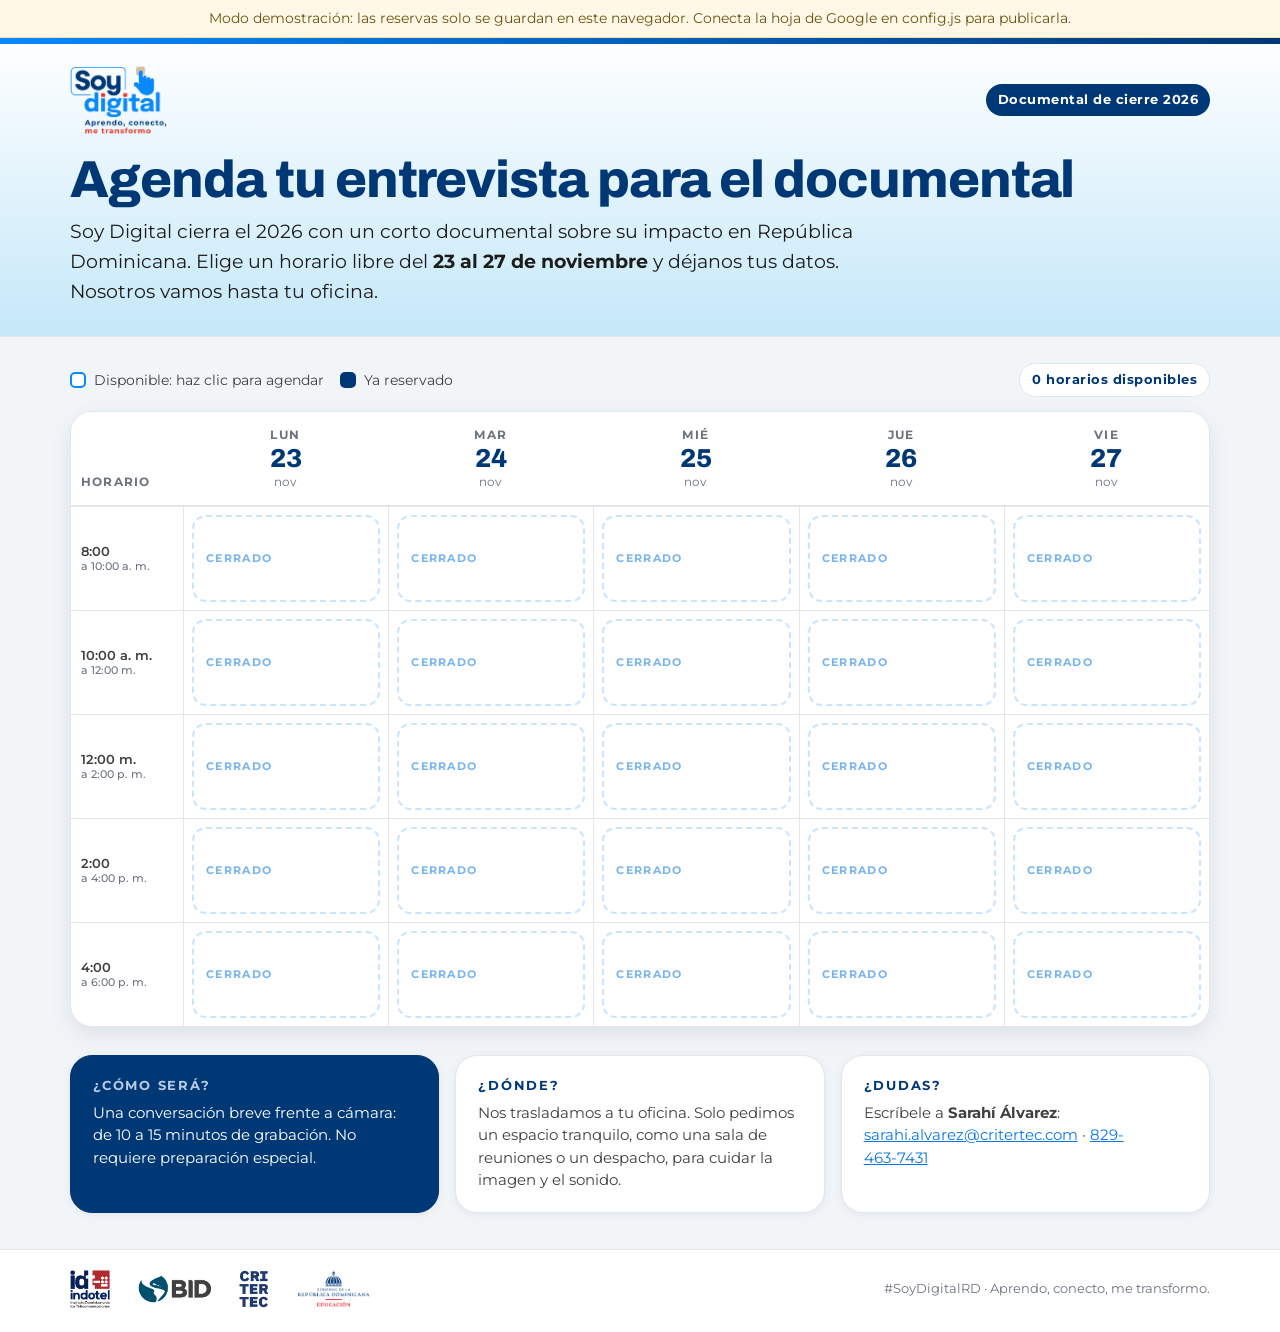
==== index.html @ 93eaae16 "Add files via upload" ====
<!doctype html>
<html lang="es">
<head>
<meta charset="utf-8">
<meta name="viewport" content="width=device-width, initial-scale=1, viewport-fit=cover">
<title>Agenda tu entrevista · Documental Soy Digital</title>
<meta name="description" content="Elige un horario para tu entrevista del documental de cierre de Soy Digital, del 23 al 27 de noviembre de 2026.">
<meta name="robots" content="noindex">
<link rel="icon" href="assets/soydigital-color-tagline.png">
<link rel="preconnect" href="https://fonts.googleapis.com">
<link rel="preconnect" href="https://fonts.gstatic.com" crossorigin>
<link href="https://fonts.googleapis.com/css2?family=Archivo:wght@700;800&family=Montserrat:wght@400;500;600;700&display=swap" rel="stylesheet">
<link rel="stylesheet" href="styles.css">
</head>
<body>
<header class="hero">
  <div class="wrap">
    <div class="topbar">
      <img src="assets/soydigital-color-tagline.png" alt="Soy Digital">
      <span class="chip">Documental de cierre 2026</span>
    </div>
    <h1>Agenda tu entrevista para el documental</h1>
    <p class="lead">Soy Digital cierra el 2026 con un corto documental sobre su impacto en República Dominicana. Elige un horario libre del <strong>23 al 27 de noviembre</strong> y déjanos tus datos. Nosotros vamos hasta tu oficina.</p>
  </div>
</header>

<main class="wrap">
  <div class="toolbar">
    <div class="legend" aria-label="Leyenda">
      <span><i class="sw free"></i>Disponible: haz clic para agendar</span>
      <span><i class="sw busy"></i>Ya reservado</span>
    </div>
    <span class="chip light" id="count" aria-live="polite"></span>
  </div>

  <div class="days-m" id="daysM" aria-label="Elige un día"></div>
  <section class="cal loading" id="cal" aria-label="Calendario de horarios"></section>
  <div id="loadErr"></div>

  <section class="info" aria-label="Información de la entrevista">
    <div class="card navy">
      <h3>¿Cómo será?</h3>
      <p>Una conversación breve frente a cámara: de 10 a 15 minutos de grabación. No requiere preparación especial.</p>
    </div>
    <div class="card">
      <h3>¿Dónde?</h3>
      <p>Nos trasladamos a tu oficina. Solo pedimos un espacio tranquilo, como una sala de reuniones o un despacho, para cuidar la imagen y el sonido.</p>
    </div>
    <div class="card">
      <h3>¿Dudas?</h3>
      <p id="coord"></p>
    </div>
  </section>
</main>

<footer>
  <div class="wrap">
    <div class="logos">
      <img src="assets/indotel.png" alt="INDOTEL">
      <img src="assets/logo-bid.png" alt="BID" style="height:28px">
      <img src="assets/logo-critertec.png" alt="Critertec">
      <img src="assets/logo-minerd.png" alt="MINERD">
    </div>
    <small>#SoyDigitalRD · Aprendo, conecto, me transformo.</small>
  </div>
</footer>

<dialog id="dlg" aria-labelledby="dlgTitle">
  <form id="form" novalidate>
    <div class="m-head">
      <span class="k">Reservar horario</span>
      <h2 id="dlgTitle"></h2>
      <p id="dlgSub"></p>
      <button type="button" class="m-close" data-close aria-label="Cerrar"></button>
    </div>
    <div class="m-body">
      <div class="fgrid">
        <div class="field"><label for="f-nombre">Nombre</label><input id="f-nombre" name="nombre" autocomplete="given-name" required maxlength="80"></div>
        <div class="field"><label for="f-apellido">Apellido</label><input id="f-apellido" name="apellido" autocomplete="family-name" required maxlength="80"></div>
        <div class="field"><label for="f-inst">Institución</label>
          <select id="f-inst" name="inst" required>
            <option value="">Elige una opción</option>
            <option>MINERD</option><option>INFOTEP</option><option>INDOTEL</option><option>Promipyme</option>
            <option value="otra">Otra institución</option>
          </select>
        </div>
        <div class="field"><label for="f-cargo">Cargo <span class="opt">(opcional)</span></label><input id="f-cargo" name="cargo" autocomplete="organization-title" maxlength="120"></div>
        <div class="field full" id="w-otra" hidden><label for="f-otra">Nombre de la institución</label><input id="f-otra" name="otra" autocomplete="organization" maxlength="120"></div>
        <div class="field full" id="w-minerd" hidden><label for="f-minerd">Dirección del MINERD</label><input id="f-minerd" name="direccion_minerd" maxlength="160" placeholder="Ej.: Dirección de Tecnología Educativa, Regional 10"><div class="hint">El área, dirección o regional del MINERD donde trabajas.</div></div>
        <div class="field"><label for="f-tel">Teléfono / WhatsApp</label><input id="f-tel" name="telefono" type="tel" autocomplete="tel" required maxlength="40" placeholder="809-000-0000"></div>
        <div class="field"><label for="f-email">Correo electrónico</label><input id="f-email" name="email" type="email" autocomplete="email" required maxlength="120"></div>
        <div class="field full"><label for="f-lugar">Dirección donde haremos la entrevista</label><input id="f-lugar" name="lugar" autocomplete="street-address" required maxlength="300" placeholder="Calle, número, edificio, piso y ciudad"></div>
        <div class="field full"><label for="f-notas">Comentarios <span class="opt">(opcional)</span></label><textarea id="f-notas" name="notas" maxlength="600" placeholder="Algo que debamos saber para llegar o preparar el espacio"></textarea></div>
      </div>
      <div class="hp" aria-hidden="true"><label>No llenar <input name="website" tabindex="-1" autocomplete="off"></label></div>
      <label class="consent"><input type="checkbox" id="f-ok" required> <span>Autorizo al equipo de Soy Digital a usar estos datos solo para coordinar la entrevista del documental.</span></label>
      <div id="formErr" aria-live="assertive"></div>
    </div>
    <div class="m-foot">
      <button type="button" class="btn ghost" data-close>Cancelar</button>
      <button type="submit" class="btn primary" id="send">Confirmar reserva</button>
    </div>
  </form>
  <div id="done" hidden>
    <div class="done">
      <div class="ok"></div>
      <h2>¡Listo, quedó agendado!</h2>
      <p id="doneTxt"></p>
    </div>
    <div class="m-foot" style="border:0;justify-content:center"><button type="button" class="btn primary" data-close>Volver al calendario</button></div>
  </div>
</dialog>

<script src="config.js"></script>
<script src="app.js"></script>
<script>
(function () {
  var DAYS = SD.range('2026-11-23', '2026-11-27', false);
  var state = { day: null, items: [], loaded: false, pick: null };
  var cal = document.getElementById('cal'), daysM = document.getElementById('daysM');
  var dlg = document.getElementById('dlg'), form = document.getElementById('form'), done = document.getElementById('done');
  var C = SD.cfg.COORDINACION || {};
  SD.demoBanner();
  document.querySelectorAll('.m-close').forEach(function (b) { b.innerHTML = SD.ICON.x; });
  document.querySelector('.done .ok').innerHTML = SD.ICON.check;
  document.getElementById('coord').innerHTML = 'Escríbele a <strong>' + SD.esc(C.nombre) + '</strong>: <a href="mailto:' + SD.esc(C.email) + '">' + SD.esc(C.email) + '</a> · <a href="tel:' + SD.esc(String(C.telefono || '').replace(/[^\d+]/g, '')) + '">' + SD.esc(C.telefono) + '</a>';

  // En móvil, abrir en el primer día con cupos o en hoy
  function find(f, s) { return state.items.filter(function (r) { return r.fecha === f && r.franja === s; })[0]; }

  function cell(fecha, s) {
    var r = find(fecha, s.id);
    if (r) return '<div class="slot busy" aria-label="Reservado por ' + SD.esc(r.entidad) + '"><span class="k">Reservado</span><span class="t">' + SD.esc(r.entidad) + '</span></div>';
    if (SD.isPast(fecha, s.id)) return '<div class="slot free past" aria-disabled="true"><span class="k">Cerrado</span></div>';
    return '<button type="button" class="slot free" data-f="' + fecha + '" data-s="' + s.id + '" aria-label="Agendar ' + SD.longDate(fecha) + ', ' + SD.slotLabel(s.id) + '"><span class="k">Disponible</span><span class="cta">' + SD.ICON.plus + 'Agendar</span></button>';
  }
  function render() {
    SD.renderGrid(cal, DAYS, cell, state);
    SD.renderDayPicker(daysM, DAYS, state, function (d) { state.day = d; render(); });
    var free = 0;
    DAYS.forEach(function (d) { SD.SLOTS.forEach(function (s) { if (!find(d, s.id) && !SD.isPast(d, s.id)) free++; }); });
    document.getElementById('count').textContent = state.loaded ? free + (free === 1 ? ' horario disponible' : ' horarios disponibles') : 'Cargando horarios…';
  }
  function load(quiet) {
    return SD.api.getPublic().then(function (res) {
      state.items = res.items || []; state.loaded = true;
      cal.classList.remove('loading'); document.getElementById('loadErr').innerHTML = '';
      render();
    }).catch(function () {
      if (!quiet) document.getElementById('loadErr').innerHTML = '<div class="alert err">No pudimos cargar los horarios. Revisa tu conexión y recarga la página.</div>';
    });
  }

  cal.addEventListener('click', function (e) {
    var b = e.target.closest('button.slot.free'); if (!b) return;
    state.pick = { fecha: b.dataset.f, franja: b.dataset.s };
    document.getElementById('dlgTitle').textContent = SD.longDate(state.pick.fecha);
    document.getElementById('dlgSub').textContent = SD.slotLabel(state.pick.franja) + ' · Entrevista documental';
    form.hidden = false; done.hidden = true; document.getElementById('formErr').innerHTML = '';
    form.querySelectorAll('.invalid').forEach(function (x) { x.classList.remove('invalid'); });
    SD.openDialog(dlg);
    setTimeout(function () { document.getElementById('f-nombre').focus(); }, 50);
  });
  dlg.addEventListener('click', function (e) { if (e.target.closest('[data-close]') || e.target === dlg) SD.closeDialog(dlg); });

  var inst = document.getElementById('f-inst');
  inst.addEventListener('change', function () {
    document.getElementById('w-minerd').hidden = inst.value !== 'MINERD';
    document.getElementById('w-otra').hidden = inst.value !== 'otra';
  });

  form.addEventListener('submit', function (e) {
    e.preventDefault();
    var err = document.getElementById('formErr'); err.innerHTML = '';
    var v = function (n) { return (form.elements[n].value || '').trim(); };
    var need = ['nombre', 'apellido', 'inst', 'telefono', 'email', 'lugar'];
    if (inst.value === 'MINERD') need.push('direccion_minerd');
    if (inst.value === 'otra') need.push('otra');
    var bad = [];
    form.querySelectorAll('.invalid').forEach(function (x) { x.classList.remove('invalid'); });
    need.forEach(function (n) { if (!v(n)) bad.push(n); });
    if (v('email') && !/^[^@\s]+@[^@\s]+\.[^@\s]+$/.test(v('email'))) bad.push('email');
    bad.forEach(function (n) { form.elements[n].closest('.field').classList.add('invalid'); });
    if (bad.length) { err.innerHTML = '<div class="alert err">Revisa los campos marcados en rojo.</div>'; form.elements[bad[0]].focus(); return; }
    if (!document.getElementById('f-ok').checked) { err.innerHTML = '<div class="alert err">Necesitamos tu autorización para guardar estos datos.</div>'; return; }

    var data = {
      fecha: state.pick.fecha, franja: state.pick.franja, nombre: v('nombre'), apellido: v('apellido'), cargo: v('cargo'),
      entidad: inst.value === 'otra' ? v('otra') : inst.value, direccion_minerd: inst.value === 'MINERD' ? v('direccion_minerd') : '',
      telefono: v('telefono'), email: v('email'), lugar: v('lugar'), notas: v('notas'), website: v('website')
    };
    var btn = document.getElementById('send'); btn.disabled = true; btn.textContent = 'Reservando…';
    SD.api.book(data).then(function () {
      document.getElementById('doneTxt').innerHTML = 'Te esperamos el <strong>' + SD.esc(SD.longDate(data.fecha)) + '</strong>, de ' + SD.esc(SD.slotLabel(data.franja)) + '. Nuestro equipo te contactará para confirmar los detalles.';
      form.hidden = true; done.hidden = false; form.reset(); inst.dispatchEvent(new Event('change'));
      load(true);
    }).catch(function (ex) {
      err.innerHTML = '<div class="alert err">' + SD.esc(ex.message) + (ex.code === 'taken' ? ' Elige otro horario, por favor.' : '') + '</div>';
      if (ex.code === 'taken') load(true);
    }).then(function () { btn.disabled = false; btn.textContent = 'Confirmar reserva'; });
  });

  render(); load();
  setInterval(function () { if (!document.hidden && !dlg.open) load(true); }, 60000);
  document.addEventListener('visibilitychange', function () { if (!document.hidden) load(true); });
})();
</script>
</body>
</html>
---- styles.css ----
/* Agenda · Documental Soy Digital — basado en el Soy Digital Design System */
:root {
  --sd-navy-900: #00205c; --sd-navy-800: #002f6b; --sd-navy: #003876;
  --sd-azure: #0988ff; --sd-azure-600: #0a78e0; --sd-sky-300: #9ccfff; --sd-sky-100: #c5e8f9;
  --sd-red: #ed3124; --sd-red-600: #cf2418; --sd-sand: #d7c09f; --sd-sand-100: #f3ece0;
  --sd-ink: #1d1d1b; --sd-slate: #404041; --sd-gray-500: #6c7480; --sd-gray-300: #c7ccd3;
  --sd-gray-200: #e3e7ec; --sd-gray-100: #f2f5f8; --sd-paper: #ffffff;
  --success: #1f8a4c;
  --font-display: "Archivo", "Montserrat", system-ui, sans-serif;
  --font-body: "Montserrat", system-ui, -apple-system, "Segoe UI", sans-serif;
  --shadow-sm: 0 2px 8px rgba(0, 32, 92, .07);
  --shadow-md: 0 8px 24px rgba(0, 32, 92, .09);
  --shadow-lg: 0 18px 48px rgba(0, 32, 92, .16);
  --focus: 0 0 0 3px rgba(9, 136, 255, .45);
  --ease: cubic-bezier(.32, .72, .32, 1);
  --rule: linear-gradient(90deg, var(--sd-azure), var(--sd-navy));
}
@media (prefers-reduced-motion: reduce) { * { transition: none !important; animation: none !important; } }
* { box-sizing: border-box; }
html { -webkit-text-size-adjust: 100%; }
body { margin: 0; background: var(--sd-gray-100); color: var(--sd-slate); font-family: var(--font-body); font-size: 16px; line-height: 1.55; }
a { color: var(--sd-azure-600); }
button, input, select, textarea { font: inherit; }
:focus-visible { outline: none; box-shadow: var(--focus); }
.wrap { max-width: 1180px; margin: 0 auto; padding: 0 20px; }

/* Header */
.hero { background: linear-gradient(180deg, #fff 0%, var(--sd-sky-100) 100%); border-bottom: 1px solid var(--sd-gray-200); }
.hero::before { content: ""; display: block; height: 6px; background: var(--rule); }
.hero .wrap { padding-top: 22px; padding-bottom: 30px; }
.topbar { display: flex; align-items: center; justify-content: space-between; gap: 16px; flex-wrap: wrap; }
.topbar img { height: 68px; width: auto; display: block; }
.eyebrow { display: inline-flex; align-items: center; gap: 8px; font-size: 12.5px; font-weight: 700; letter-spacing: .14em; text-transform: uppercase; color: var(--sd-navy); }
.eyebrow::before { content: ""; width: 18px; height: 3px; border-radius: 3px; background: var(--sd-azure); }
h1 { font-family: var(--font-display); font-weight: 800; color: var(--sd-navy); letter-spacing: -.02em; line-height: 1.06; font-size: clamp(2rem, 1.3rem + 3vw, 3.25rem); margin: 18px 0 10px; text-wrap: balance; }
.lead { font-size: clamp(1.02rem, .95rem + .35vw, 1.2rem); color: var(--sd-ink); max-width: 62ch; margin: 0; text-wrap: pretty; }
.chip { display: inline-flex; align-items: center; gap: 6px; padding: 6px 12px; border-radius: 99px; background: var(--sd-navy); color: #fff; font-size: 12.5px; font-weight: 700; letter-spacing: .04em; }
.chip.light { background: #fff; color: var(--sd-navy); border: 1px solid var(--sd-gray-200); }

/* Toolbar */
.toolbar { display: flex; align-items: center; justify-content: space-between; gap: 12px 20px; flex-wrap: wrap; margin: 26px 0 14px; }
.legend { display: flex; gap: 16px; flex-wrap: wrap; font-size: 13.5px; color: var(--sd-slate); }
.legend span { display: inline-flex; align-items: center; gap: 8px; }
.sw { width: 16px; height: 16px; border-radius: 5px; display: inline-block; }
.sw.free { background: #fff; border: 2px solid var(--sd-azure); }
.sw.busy { background: var(--sd-navy); }
.sw.jor { background: var(--sd-sand); }
.seg { display: inline-flex; background: #fff; border: 1px solid var(--sd-gray-200); border-radius: 99px; padding: 4px; gap: 2px; }
.seg button { border: 0; background: transparent; padding: 7px 14px; border-radius: 99px; color: var(--sd-navy); font-weight: 600; font-size: 14px; cursor: pointer; }
.seg button[aria-pressed="true"] { background: var(--sd-navy); color: #fff; }

/* Calendar */
.cal { background: #fff; border-radius: 22px; box-shadow: var(--shadow-md); overflow: hidden; border: 1px solid var(--sd-gray-200); }
.grid { display: grid; grid-template-columns: 112px repeat(var(--cols), minmax(0, 1fr)); }
.grid > .hd { padding: 14px 10px; text-align: center; border-bottom: 1px solid var(--sd-gray-200); background: #fff; position: sticky; top: 0; z-index: 1; }
.hd .dow { font-size: 12px; font-weight: 700; letter-spacing: .12em; text-transform: uppercase; color: var(--sd-gray-500); }
.hd .day { font-family: var(--font-display); font-weight: 800; font-size: 26px; color: var(--sd-navy); line-height: 1.1; }
.hd .mon { font-size: 12px; color: var(--sd-gray-500); }
.hd.corner { text-align: left; display: flex; align-items: flex-end; font-size: 12px; font-weight: 700; color: var(--sd-gray-500); letter-spacing: .1em; text-transform: uppercase; }
.time { padding: 10px; border-top: 1px solid var(--sd-gray-200); font-size: 13px; color: var(--sd-slate); font-weight: 600; display: flex; flex-direction: column; justify-content: center; line-height: 1.3; }
.time small { color: var(--sd-gray-500); font-weight: 500; }
.cell { border-top: 1px solid var(--sd-gray-200); border-left: 1px solid var(--sd-gray-200); padding: 8px; min-height: 104px; display: flex; }
.slot { flex: 1; border-radius: 14px; padding: 10px 12px; text-align: left; border: 0; cursor: pointer; display: flex; flex-direction: column; gap: 4px; transition: transform .2s var(--ease), box-shadow .2s var(--ease), background .2s var(--ease); min-width: 0; }
.slot .k { font-size: 11px; font-weight: 700; letter-spacing: .12em; text-transform: uppercase; }
.slot .t { font-weight: 700; font-size: 14.5px; line-height: 1.25; overflow-wrap: anywhere; }
.slot .s { font-size: 12.5px; line-height: 1.35; overflow-wrap: anywhere; }
.slot.free { background: #fff; border: 2px dashed var(--sd-sky-300); color: var(--sd-navy); align-items: flex-start; justify-content: center; }
.slot.free .k { color: var(--sd-azure-600); }
.slot.free .cta { display: inline-flex; align-items: center; gap: 6px; font-weight: 700; font-size: 14px; }
.slot.free:hover { border: 2px solid var(--sd-azure); background: #f5faff; transform: translateY(-2px); box-shadow: var(--shadow-sm); }
.slot.busy { background: var(--sd-navy); color: #fff; cursor: default; }
.slot.busy .k { color: #b9cae3; }
.slot.busy.team { cursor: pointer; }
.slot.busy.team:hover { background: var(--sd-navy-800); transform: translateY(-2px); box-shadow: var(--shadow-sm); }
.slot.jor { background: var(--sd-sand-100); color: var(--sd-ink); border-left: 5px solid var(--sd-sand); }
.slot.jor .k { color: #7a6337; }
.slot.jor:hover { background: #efe4d2; }
.slot.past { opacity: .55; cursor: not-allowed; }
.slot svg { width: 16px; height: 16px; flex: none; }
.loading .slot { visibility: hidden; }
.loading .cell { background: linear-gradient(90deg, #f6f8fb 25%, #edf1f6 50%, #f6f8fb 75%); background-size: 200% 100%; animation: sh 1.4s infinite; }
@keyframes sh { to { background-position: -200% 0; } }

/* Mobile day picker */
.days-m { display: none; gap: 8px; overflow-x: auto; padding: 4px 2px 12px; scrollbar-width: none; }
.days-m button { flex: none; border: 1px solid var(--sd-gray-200); background: #fff; border-radius: 16px; padding: 8px 12px; min-width: 64px; cursor: pointer; color: var(--sd-navy); text-align: center; }
.days-m button b { display: block; font-family: var(--font-display); font-size: 22px; line-height: 1.1; }
.days-m button span { font-size: 11px; font-weight: 700; letter-spacing: .1em; text-transform: uppercase; color: var(--sd-gray-500); }
.days-m button[aria-pressed="true"] { background: var(--sd-navy); color: #fff; border-color: var(--sd-navy); }
.days-m button[aria-pressed="true"] span { color: #b9cae3; }
@media (max-width: 760px) {
  .days-m { display: flex; }
  .grid { grid-template-columns: 96px minmax(0, 1fr); }
  .grid > .hd:not(.corner):not(.on), .grid > .cell:not(.on) { display: none; }
  .cell { min-height: 88px; }
  .topbar img { height: 54px; }
}

/* Info cards */
.info { display: grid; grid-template-columns: repeat(3, minmax(0, 1fr)); gap: 16px; margin: 28px 0; }
.card { background: #fff; border-radius: 22px; padding: 20px 22px; box-shadow: var(--shadow-sm); border: 1px solid var(--sd-gray-200); }
.card.navy { background: var(--sd-navy); color: #fff; border-color: var(--sd-navy); }
.card h3 { margin: 0 0 6px; font-size: 12.5px; letter-spacing: .14em; text-transform: uppercase; color: var(--sd-navy); }
.card.navy h3 { color: #b9cae3; }
.card p { margin: 0; font-size: 14.5px; text-wrap: pretty; }
.card.navy a { color: #fff; }
@media (max-width: 860px) { .info { grid-template-columns: 1fr; } }

footer { border-top: 1px solid var(--sd-gray-200); background: #fff; margin-top: 36px; }
footer .wrap { display: flex; align-items: center; justify-content: space-between; gap: 24px; flex-wrap: wrap; padding-top: 20px; padding-bottom: 24px; }
footer .logos { display: flex; align-items: center; gap: 28px; flex-wrap: wrap; }
footer .logos img { height: 38px; width: auto; display: block; }
footer small { color: var(--sd-gray-500); }

/* Buttons */
.btn { display: inline-flex; align-items: center; justify-content: center; gap: 8px; border-radius: 99px; padding: 12px 22px; border: 0; font-weight: 700; font-size: 15px; cursor: pointer; transition: background .2s var(--ease); text-decoration: none; }
.btn.primary { background: var(--sd-navy); color: #fff; }
.btn.primary:hover { background: var(--sd-navy-800); }
.btn.primary:disabled { background: var(--sd-gray-300); cursor: progress; }
.btn.ghost { background: transparent; color: var(--sd-navy); border: 1px solid var(--sd-gray-300); }
.btn.ghost:hover { background: var(--sd-gray-100); }
.btn.danger { background: transparent; color: var(--sd-red-600); border: 1px solid #f3c2bd; }
.btn.danger:hover { background: #fdf0ef; }
.btn.sm { padding: 8px 14px; font-size: 13.5px; }

/* Modal */
dialog { border: 0; padding: 0; border-radius: 24px; width: min(620px, calc(100vw - 24px)); max-height: calc(100dvh - 24px); box-shadow: var(--shadow-lg); color: var(--sd-slate); }
dialog::backdrop { background: rgba(0, 32, 92, .45); backdrop-filter: blur(3px); }
dialog[open] { animation: pop .25s var(--ease); }
@keyframes pop { from { opacity: 0; transform: translateY(12px) scale(.98); } }
.m-head { position: relative; background: var(--sd-navy); color: #fff; padding: 22px 24px 20px; }
.m-head::before { content: ""; position: absolute; inset: 0 0 auto 0; height: 5px; background: var(--rule); }
.m-head .k { font-size: 12px; font-weight: 700; letter-spacing: .14em; text-transform: uppercase; color: #b9cae3; }
.m-head h2 { font-family: var(--font-display); font-weight: 800; font-size: 24px; letter-spacing: -.01em; margin: 6px 0 2px; line-height: 1.15; }
.m-head p { margin: 0; color: #dce6f4; font-size: 14.5px; }
.m-close { position: absolute; top: 14px; right: 14px; width: 38px; height: 38px; border-radius: 50%; border: 0; background: rgba(255, 255, 255, .12); color: #fff; cursor: pointer; display: grid; place-items: center; }
.m-close:hover { background: rgba(255, 255, 255, .22); }
.m-body { padding: 20px 24px 8px; overflow: auto; }
.m-foot { padding: 14px 24px 22px; display: flex; gap: 10px; justify-content: flex-end; flex-wrap: wrap; border-top: 1px solid var(--sd-gray-200); }
.m-foot .spacer { flex: 1; }
.fgrid { display: grid; grid-template-columns: 1fr 1fr; gap: 14px; }
.fgrid .full { grid-column: 1 / -1; }
@media (max-width: 560px) { .fgrid { grid-template-columns: 1fr; } }
.field label { display: block; font-size: 13.5px; font-weight: 700; color: var(--sd-ink); margin-bottom: 6px; }
.field label .opt { font-weight: 500; color: var(--sd-gray-500); }
.field input, .field select, .field textarea { width: 100%; border: 1.5px solid var(--sd-gray-300); border-radius: 14px; padding: 11px 13px; background: #fff; color: var(--sd-ink); font-size: 15px; transition: border-color .15s; }
.field textarea { min-height: 76px; resize: vertical; }
.field input:focus, .field select:focus, .field textarea:focus { border-color: var(--sd-azure); outline: none; box-shadow: var(--focus); }
.field .hint { font-size: 12.5px; color: var(--sd-gray-500); margin-top: 4px; }
.field.invalid input, .field.invalid select { border-color: var(--sd-red-600); }
.consent { display: flex; gap: 10px; align-items: flex-start; font-size: 13px; color: var(--sd-slate); margin: 16px 0 6px; }
.consent input { margin-top: 3px; width: 18px; height: 18px; accent-color: var(--sd-navy); flex: none; }
.alert { border-radius: 14px; padding: 11px 14px; font-size: 14px; margin-top: 12px; }
.alert.err { background: #fdf0ef; color: var(--sd-red-600); border: 1px solid #f3c2bd; }
.alert.info { background: #eef6ff; color: var(--sd-navy); border: 1px solid var(--sd-sky-300); }
.hp { position: absolute; left: -9999px; width: 1px; height: 1px; overflow: hidden; }
.done { text-align: center; padding: 30px 24px 10px; }
.done .ok { width: 64px; height: 64px; border-radius: 50%; background: #e6f4ec; color: var(--success); display: grid; place-items: center; margin: 0 auto 12px; }
.done h2 { font-family: var(--font-display); color: var(--sd-navy); font-size: 26px; margin: 0 0 8px; }
.done p { margin: 0 auto; max-width: 42ch; }
.dl { display: grid; grid-template-columns: 130px 1fr; gap: 8px 14px; margin: 0; font-size: 14.5px; }
.dl dt { color: var(--sd-gray-500); font-weight: 600; }
.dl dd { margin: 0; color: var(--sd-ink); overflow-wrap: anywhere; }

/* Banner, toast */
.banner { background: #fff8e6; border-bottom: 1px solid #f1dfaa; color: #6b5313; font-size: 13.5px; text-align: center; padding: 8px 16px; }
.toast { position: fixed; left: 50%; bottom: 24px; transform: translateX(-50%) translateY(20px); background: var(--sd-ink); color: #fff; padding: 12px 18px; border-radius: 14px; font-size: 14px; opacity: 0; pointer-events: none; transition: all .25s var(--ease); z-index: 50; max-width: calc(100vw - 32px); }
.toast.show { opacity: 1; transform: translateX(-50%) translateY(0); }

/* Team list */
.list { width: 100%; border-collapse: collapse; background: #fff; font-size: 14px; }
.list th { text-align: left; font-size: 11.5px; letter-spacing: .1em; text-transform: uppercase; color: var(--sd-gray-500); padding: 12px; border-bottom: 1px solid var(--sd-gray-200); white-space: nowrap; }
.list td { padding: 12px; border-bottom: 1px solid var(--sd-gray-200); vertical-align: top; color: var(--sd-ink); }
.list tr:hover td { background: #f8fafc; cursor: pointer; }
.tag { display: inline-block; font-size: 11px; font-weight: 700; letter-spacing: .08em; text-transform: uppercase; padding: 3px 9px; border-radius: 99px; }
.tag.ent { background: var(--sd-sky-100); color: var(--sd-navy); }
.tag.jor { background: var(--sd-sand-100); color: #7a6337; }
.tag.pub { background: #e6f4ec; color: var(--success); }
.scroll-x { overflow-x: auto; }
.empty { padding: 40px 20px; text-align: center; color: var(--sd-gray-500); }

/* Lock screen */
.lock { max-width: 440px; margin: 60px auto; }
.lock .card { padding: 28px; }
.lock h2 { font-family: var(--font-display); color: var(--sd-navy); margin: 0 0 6px; }
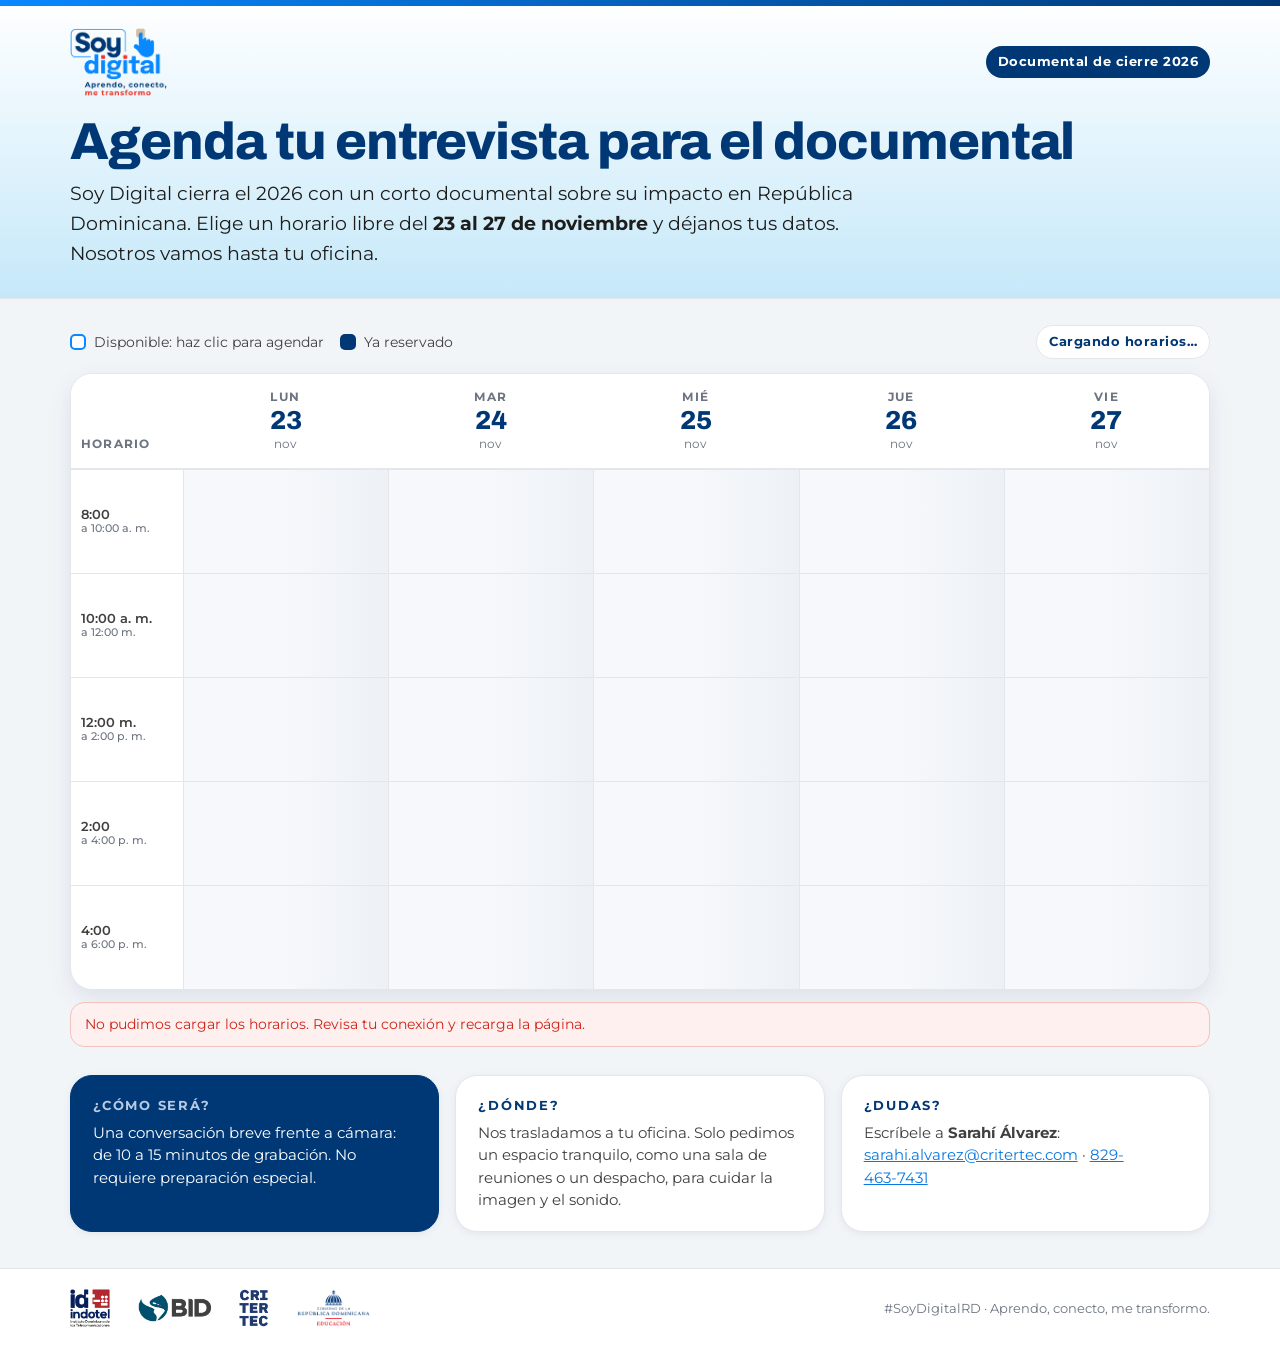
==== commit 2b5dd4e8: "Add files via upload" ====
--- a/index.html
+++ b/index.html
@@ -74,6 +74,15 @@
       <button type="button" class="m-close" data-close aria-label="Cerrar"></button>
     </div>
     <div class="m-body">
+      <div class="plan">
+        <p class="plan-q">Te pedimos dos horarios posibles. Este horario es tu:</p>
+        <div class="plan-opts" role="radiogroup" aria-label="Plan">
+          <label><input type="radio" name="plan" value="A" checked><span><b>Plan A</b>Mi primera opción</span></label>
+          <label><input type="radio" name="plan" value="B"><span><b>Plan B</b>Mi opción alterna</span></label>
+        </div>
+        <div class="field"><label for="f-otro" id="otroLbl">Elige tu Plan B</label><select id="f-otro" name="otro" required></select>
+          <div class="hint">Solo aparecen los horarios que siguen libres.</div></div>
+      </div>
       <div class="fgrid">
         <div class="field"><label for="f-nombre">Nombre</label><input id="f-nombre" name="nombre" autocomplete="given-name" required maxlength="80"></div>
         <div class="field"><label for="f-apellido">Apellido</label><input id="f-apellido" name="apellido" autocomplete="family-name" required maxlength="80"></div>
@@ -157,12 +166,30 @@
     document.getElementById('dlgTitle').textContent = SD.longDate(state.pick.fecha);
     document.getElementById('dlgSub').textContent = SD.slotLabel(state.pick.franja) + ' · Entrevista documental';
     form.hidden = false; done.hidden = true; document.getElementById('formErr').innerHTML = '';
+    fillOtro();
     form.querySelectorAll('.invalid').forEach(function (x) { x.classList.remove('invalid'); });
     SD.openDialog(dlg);
     setTimeout(function () { document.getElementById('f-nombre').focus(); }, 50);
   });
   dlg.addEventListener('click', function (e) { if (e.target.closest('[data-close]') || e.target === dlg) SD.closeDialog(dlg); });
 
+  function planVal() { var r = form.querySelector('input[name="plan"]:checked'); return r ? r.value : 'A'; }
+  function fillOtro() {
+    var sel = document.getElementById('f-otro'), prev = sel.value, opts = '<option value="">Elige un horario</option>';
+    DAYS.forEach(function (d) {
+      var i = SD.dayInfo(d), group = '';
+      SD.SLOTS.forEach(function (s) {
+        if (d === state.pick.fecha && s.id === state.pick.franja) return;
+        if (find(d, s.id) || SD.isPast(d, s.id)) return;
+        group += '<option value="' + d + '|' + s.id + '">' + i.dow + ' ' + i.day + ' · ' + SD.slotLabel(s.id) + '</option>';
+      });
+      if (group) opts += '<optgroup label="' + i.dow + ' ' + i.day + ' de noviembre">' + group + '</optgroup>';
+    });
+    sel.innerHTML = opts; sel.value = prev; if (sel.value !== prev) sel.value = '';
+    document.getElementById('otroLbl').textContent = 'Elige tu ' + (planVal() === 'A' ? 'Plan B (opción alterna)' : 'Plan A (primera opción)');
+  }
+  form.querySelectorAll('input[name="plan"]').forEach(function (r) { r.addEventListener('change', fillOtro); });
+
   var inst = document.getElementById('f-inst');
   inst.addEventListener('change', function () {
     document.getElementById('w-minerd').hidden = inst.value !== 'MINERD';
@@ -173,7 +200,7 @@
     e.preventDefault();
     var err = document.getElementById('formErr'); err.innerHTML = '';
     var v = function (n) { return (form.elements[n].value || '').trim(); };
-    var need = ['nombre', 'apellido', 'inst', 'telefono', 'email', 'lugar'];
+    var need = ['otro', 'nombre', 'apellido', 'inst', 'telefono', 'email', 'lugar'];
     if (inst.value === 'MINERD') need.push('direccion_minerd');
     if (inst.value === 'otra') need.push('otra');
     var bad = [];
@@ -184,15 +211,18 @@
     if (bad.length) { err.innerHTML = '<div class="alert err">Revisa los campos marcados en rojo.</div>'; form.elements[bad[0]].focus(); return; }
     if (!document.getElementById('f-ok').checked) { err.innerHTML = '<div class="alert err">Necesitamos tu autorización para guardar estos datos.</div>'; return; }
 
+    var otro = v('otro').split('|'), plan = planVal();
     var data = {
+      plan: plan, fecha2: otro[0], franja2: otro[1],
       fecha: state.pick.fecha, franja: state.pick.franja, nombre: v('nombre'), apellido: v('apellido'), cargo: v('cargo'),
       entidad: inst.value === 'otra' ? v('otra') : inst.value, direccion_minerd: inst.value === 'MINERD' ? v('direccion_minerd') : '',
       telefono: v('telefono'), email: v('email'), lugar: v('lugar'), notas: v('notas'), website: v('website')
     };
     var btn = document.getElementById('send'); btn.disabled = true; btn.textContent = 'Reservando…';
     SD.api.book(data).then(function () {
-      document.getElementById('doneTxt').innerHTML = 'Te esperamos el <strong>' + SD.esc(SD.longDate(data.fecha)) + '</strong>, de ' + SD.esc(SD.slotLabel(data.franja)) + '. Nuestro equipo te contactará para confirmar los detalles.';
-      form.hidden = true; done.hidden = false; form.reset(); inst.dispatchEvent(new Event('change'));
+      var a = plan === 'A' ? [data.fecha, data.franja] : [data.fecha2, data.franja2], b = plan === 'A' ? [data.fecha2, data.franja2] : [data.fecha, data.franja];
+      document.getElementById('doneTxt').innerHTML = '<strong>Plan A:</strong> ' + SD.esc(SD.longDate(a[0])) + ', ' + SD.esc(SD.slotLabel(a[1])) + '<br><strong>Plan B:</strong> ' + SD.esc(SD.longDate(b[0])) + ', ' + SD.esc(SD.slotLabel(b[1])) + '<br><br>Nuestro equipo te contactará para confirmar cuál de los dos queda. Te enviamos el resumen a tu correo.';
+      form.hidden = true; done.hidden = false; form.reset(); inst.dispatchEvent(new Event('change')); document.getElementById('f-otro').value = '';
       load(true);
     }).catch(function (ex) {
       err.innerHTML = '<div class="alert err">' + SD.esc(ex.message) + (ex.code === 'taken' ? ' Elige otro horario, por favor.' : '') + '</div>';
--- a/styles.css
+++ b/styles.css
@@ -148,6 +148,19 @@
 .field input:focus, .field select:focus, .field textarea:focus { border-color: var(--sd-azure); outline: none; box-shadow: var(--focus); }
 .field .hint { font-size: 12.5px; color: var(--sd-gray-500); margin-top: 4px; }
 .field.invalid input, .field.invalid select { border-color: var(--sd-red-600); }
+.plan { background: var(--sd-gray-100); border: 1px solid var(--sd-gray-200); border-radius: 18px; padding: 14px 16px 16px; margin-bottom: 18px; }
+.plan-q { margin: 0 0 10px; font-weight: 600; color: var(--sd-ink); font-size: 14.5px; }
+.plan-opts { display: grid; grid-template-columns: 1fr 1fr; gap: 10px; margin-bottom: 14px; }
+.plan-opts label { position: relative; cursor: pointer; }
+.plan-opts input { position: absolute; opacity: 0; inset: 0; margin: 0; cursor: pointer; }
+.plan-opts span { display: block; background: #fff; border: 2px solid var(--sd-gray-300); border-radius: 14px; padding: 10px 14px; font-size: 13px; color: var(--sd-gray-500); transition: all .15s var(--ease); }
+.plan-opts span b { display: block; font-family: var(--font-display); font-size: 18px; color: var(--sd-navy); }
+.plan-opts input:checked + span { border-color: var(--sd-navy); background: var(--sd-navy); color: #dce6f4; }
+.plan-opts input:checked + span b { color: #fff; }
+.plan-opts input:focus-visible + span { box-shadow: var(--focus); }
+.tag.pa { background: var(--sd-navy); color: #fff; }
+.tag.pb { background: var(--sd-gray-200); color: var(--sd-navy); }
+.slot .pl { display: inline-block; font-size: 10.5px; font-weight: 700; letter-spacing: .08em; padding: 1px 7px; border-radius: 99px; background: rgba(255,255,255,.18); margin-left: 4px; }
 .consent { display: flex; gap: 10px; align-items: flex-start; font-size: 13px; color: var(--sd-slate); margin: 16px 0 6px; }
 .consent input { margin-top: 3px; width: 18px; height: 18px; accent-color: var(--sd-navy); flex: none; }
 .alert { border-radius: 14px; padding: 11px 14px; font-size: 14px; margin-top: 12px; }
